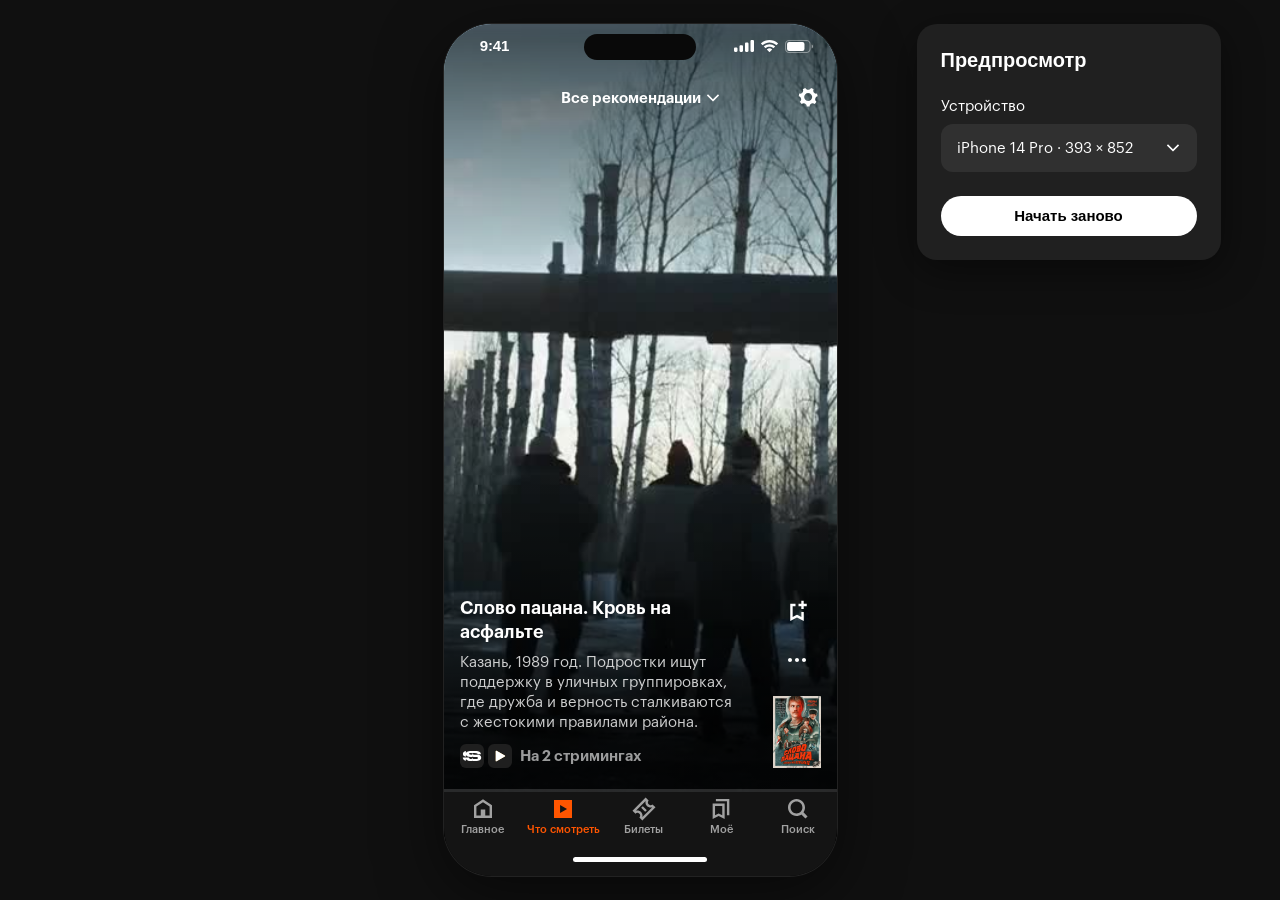
==== sandbox-compact-meta.html @ cb3b5e3f "Publish compact metadata prototype with tap expansion and flush video progress" ====
<!doctype html>
<html lang="ru"><head><meta charset="utf-8"><meta name="viewport" content="width=device-width,initial-scale=1"><title>Лента трейлеров — компактная мета</title><style>:root{color-scheme:dark;font-family:Arial,sans-serif;background:#101010;color:white}*{box-sizing:border-box}body{margin:0;min-height:100dvh}button,select,a{font:inherit}button,select{color:inherit}button{cursor:pointer}main{min-height:100dvh;display:grid;place-items:center;padding:24px 16px}#device-space{position:relative}.device{position:absolute;top:0;left:0;width:393px;height:852px;border-radius:48px;background:#000;overflow:hidden;box-shadow:0 0 0 1px #444,0 16px 64px #0008;transform-origin:top left;--status:44px;--home:34px}iframe{position:absolute;top:var(--status);left:0;width:100%;height:calc(100% - var(--status) - var(--home));border:0;background:#000}.system-status{position:absolute;top:0;left:0;right:0;height:44px;padding:0 24px;display:flex;align-items:center;justify-content:space-between;font-size:14px}.system-status span{letter-spacing:2px;font-size:12px}.island{position:absolute;top:10px;left:50%;transform:translateX(-50%);width:112px;height:26px;border-radius:24px;background:#090909;z-index:2}.home-area{position:absolute;bottom:0;height:34px;left:0;right:0;display:grid;place-items:center}.home-area i{width:134px;height:5px;border-radius:8px;background:#fff}.no-status{--status:0px}.no-status .system-status,.no-island .island,.no-home .home-area{display:none}.no-home{--home:0px}.settings-toggle{position:fixed;right:20px;top:20px;width:44px;height:44px;border-radius:50%;background:#252525;border:1px solid #444;color:white;font-size:24px;z-index:5}aside{position:fixed;top:76px;right:20px;z-index:4;width:280px;max-height:calc(100dvh - 96px);overflow:auto;background:#202020;border:1px solid #383838;border-radius:18px;padding:20px;box-shadow:0 10px 40px #0007}aside[hidden]{display:none}h1{font-size:19px;margin:0 0 20px}label{display:block;font-size:13px;color:#ccc;margin:0 0 18px}select{display:block;width:100%;margin-top:8px;background:#303030;border:1px solid #4b4b4b;padding:10px;border-radius:8px;font-size:13px}fieldset{border:0;padding:0;margin:22px 0}legend{font-size:12px;color:#999;margin-bottom:16px}.toggle{display:flex;justify-content:space-between;align-items:center;color:#eee;margin:0 0 14px}.toggle input{accent-color:#ff5500;width:18px;height:18px}.reset{width:100%;border:0;background:#ff5500;border-radius:10px;padding:12px;font-weight:600;margin-bottom:16px}a{color:#fff;font-size:13px;text-decoration:underline;text-underline-offset:3px}p{font-size:12px;line-height:18px;color:#999;margin:16px 0 0}:focus-visible{outline:2px solid #ff5500;outline-offset:3px}

@media (hover:hover) and (pointer:fine){html,body,body *{cursor:url("data:image/svg+xml,%3Csvg%20xmlns%3D%22http%3A%2F%2Fwww.w3.org%2F2000%2Fsvg%22%20width%3D%2224%22%20height%3D%2224%22%20viewBox%3D%220%200%2024%2024%22%3E%3Ccircle%20cx%3D%2212%22%20cy%3D%2212%22%20r%3D%2211.5%22%20fill%3D%22white%22%20fill-opacity%3D%22.35%22%20stroke%3D%22white%22%20stroke-opacity%3D%22.75%22%20stroke-width%3D%221%22%2F%3E%3C%2Fsvg%3E") 12 12,default!important}}

/* iOS system overlays: video extends under the transparent status bar. */
.device iframe{top:0;height:calc(100% - var(--home));z-index:1}
.system-status{z-index:3;background:transparent;pointer-events:none}
.island{z-index:4;pointer-events:none}
.home-area{z-index:3;background:#141414;pointer-events:none}

/* Kinopoisk mobile DS: Text M 15/20, button md 40, iOS toggle 46×28. */
@font-face{font-family:Graphik;src:url("[data-uri]") format("opentype");font-weight:400;font-display:swap}
@font-face{font-family:Graphik;src:url("[data-uri]") format("woff2");font-weight:600;font-display:swap}
:root{font-family:Graphik,-apple-system,BlinkMacSystemFont,sans-serif;font-size:15px;line-height:20px}
.device{box-shadow:0 0 0 1px #222,0 16px 64px #0008}
.system-status{padding:13px 14px 13px 10px;align-items:center}
.system-status strong{width:75px;text-align:center;font-family:-apple-system,BlinkMacSystemFont,"SF Pro Text",sans-serif;font-size:15px;line-height:18px;font-weight:600;letter-spacing:-.165px}
.system-status .status-icons{display:flex;align-items:center;gap:7px;letter-spacing:normal}
.status-icons img{display:block;flex:none}
.settings-toggle{right:auto;left:var(--settings-left);top:var(--settings-top);border:0;background:#252525;display:grid;place-items:center;padding:10px}
.settings-toggle img{display:block;width:24px;height:24px}
aside{right:auto;left:var(--settings-left);top:calc(var(--settings-top) + 60px);width:304px;border:0;padding:24px;border-radius:20px}
h1{font-size:20px;line-height:24px;font-weight:600;margin:0 0 24px}
label{font-size:15px;line-height:20px;font-weight:400;margin:0 0 20px;color:#fff}
select{appearance:none;-webkit-appearance:none;border:0;border-radius:12px;height:48px;padding:14px 48px 14px 16px;margin-top:8px;background:#303030 url("[data-uri]") no-repeat right 16px center;background-size:16px 16px;font-size:15px;line-height:20px}
fieldset{margin:24px 0;padding:0}
legend{font-size:13px;line-height:16px;color:#ffffff80;margin:0 0 20px}
.toggle{margin:0 0 20px;min-height:28px;gap:16px}
.toggle:last-child{margin-bottom:0}
.switch{position:relative;display:block;width:46px;height:28px;flex:none}
.toggle input{position:absolute;inset:0;width:46px;height:28px;opacity:0;margin:0;z-index:1}
.switch-art{position:absolute;inset:0;background:#ffffff33;border-radius:1000px;pointer-events:none}
.switch-art:after{content:"";position:absolute;left:-6px;top:-3px;width:52px;height:40px;background:url("[data-uri]") no-repeat center/52px 40px}
input:checked+.switch-art:after{left:0;background-image:url("[data-uri]")}
input:focus-visible+.switch-art{outline:2px solid #ff5500;outline-offset:4px}
.reset{height:40px;background:#fff;color:#000;border-radius:1000px;padding:10px 20px;font-size:15px;line-height:20px;font-weight:600;margin:0}
@media(max-width:680px){aside{left:16px;max-width:calc(100vw - 32px)} }

/* Persistent preview controls, aligned with the device top. */
main{display:flex;align-items:flex-start;justify-content:center;gap:80px;padding:24px 16px}
#device-space{flex:none}
aside{position:relative;left:auto;right:auto;top:auto;flex:none;width:304px;max-height:none;margin:0;overflow:visible}
.device-field{position:relative;margin-bottom:24px}
.device-field>label{margin-bottom:8px}
.device-select{width:100%;height:48px;display:flex;align-items:center;justify-content:space-between;gap:12px;padding:14px 16px;border:0;border-radius:12px;background:#303030;text-align:left;font:inherit}
.device-select img{flex:none;display:block}
#device-options{position:absolute;z-index:10;top:calc(100% + 8px);left:0;width:100%;padding:4px;background:#303030;border-radius:12px;box-shadow:0 8px 24px #0005;overflow:hidden}
#device-options[hidden]{display:none}
#device-options button{display:block;width:100%;padding:12px;border:0;border-radius:8px;background:transparent;color:white;text-align:left;font:inherit}
#device-options button[aria-selected=true]{background:#ffffff14}
:focus-visible{outline:2px solid #ffffff60;outline-offset:3px}
.device-select:focus-visible,#device-options button:focus-visible{outline:0;background:#3a3a3a}
@media(max-width:799px){main{flex-direction:column;align-items:center;gap:24px}aside{left:auto;max-width:calc(100vw - 32px)}}

/* Keep iOS status content clear of the rounded display edges. */
.system-status{padding-left:24px;padding-right:24px}
.system-status strong{width:54px}

/* Center the phone independently of the preview controls. */
main{position:relative;display:grid;place-items:start center;gap:0}
aside{position:absolute;left:calc(50% + var(--device-half-width,196.5px) + 80px);top:24px}
@media(max-width:1100px){main{display:flex;flex-direction:column;align-items:center;gap:24px}aside{position:relative;left:auto;top:auto}}

@media(min-width:1101px){main{place-items:center}aside{top:var(--device-top,24px)}}
</style></head>
<body>
<main aria-label="Предпросмотр мобильной страницы"><div id="device-space"><div class="device" id="device-frame">
<div class="system-status" aria-hidden="true"><strong>9:41</strong><span class="status-icons"><img src="[data-uri]" width="19.971" height="12" alt=""><img src="[data-uri]" width="17" height="12.5" alt=""><img src="[data-uri]" width="27.33" height="13" alt=""></span></div><div class="island" aria-hidden="true"></div>
<iframe id="prototype" src="./trailer-compact-meta.html?preview=1&amp;v=compact8" title="Лента трейлеров" allow="autoplay; fullscreen"></iframe>
<div class="home-area" aria-hidden="true"><i></i></div>
</div></div><aside id="settings-panel" aria-label="Настройки предпросмотра">
<h1>Предпросмотр</h1>
<div class="device-field"><label id="device-label">Устройство</label><button id="device" class="device-select" aria-labelledby="device-label device-value" aria-haspopup="listbox" aria-expanded="false"><span id="device-value">iPhone 14 Pro · 393 × 852</span><img src="[data-uri]" width="16" height="16" alt=""></button><div id="device-options" role="listbox" aria-labelledby="device-label" hidden><button role="option" aria-selected="true" data-size="393,852">iPhone 14 Pro · 393 × 852</button><button role="option" aria-selected="false" data-size="375,667">Компактный · 375 × 667</button><button role="option" aria-selected="false" data-size="430,932">Большой · 430 × 932</button></div></div>
<button class="reset" id="replay">Начать заново</button>

</aside></main>
<script>const frame=document.querySelector('#device-frame'),space=document.querySelector('#device-space'),prototype=document.querySelector('#prototype'),panel=document.querySelector('#settings-panel');let width=393,height=852;
function fit(){const available=innerWidth-32;const scale=Math.min(1,available/width,(innerHeight-48)/height);frame.style.width=width+'px';frame.style.height=height+'px';frame.style.transform='scale('+scale+')';space.style.width=width*scale+'px';space.style.height=height*scale+'px';document.documentElement.style.setProperty('--device-half-width',width*scale/2+'px');document.documentElement.style.setProperty('--device-top',space.getBoundingClientRect().top+'px');}
function send(action,id){prototype.contentWindow.postMessage({source:'trailer-sandbox',action,id},location.origin);}
const device=document.querySelector('#device'),options=document.querySelector('#device-options');
function closeOptions(){options.hidden=true;device.setAttribute('aria-expanded','false');}
device.onclick=()=>{options.hidden=!options.hidden;device.setAttribute('aria-expanded',String(!options.hidden));};
for(const option of options.querySelectorAll('[role=option]'))option.onclick=()=>{[width,height]=option.dataset.size.split(',').map(Number);document.querySelector('#device-value').textContent=option.textContent;for(const other of options.children)other.setAttribute('aria-selected',String(other===option));closeOptions();fit();device.focus();};
device.onkeydown=e=>{if(e.key==='ArrowDown'||e.key==='ArrowUp'){e.preventDefault();options.hidden=false;device.setAttribute('aria-expanded','true');options.querySelector('[aria-selected=true]').focus();}};
options.onkeydown=e=>{const items=[...options.children],index=items.indexOf(document.activeElement);if(e.key==='ArrowDown'||e.key==='ArrowUp'){e.preventDefault();items[(index+(e.key==='ArrowDown'?1:-1)+items.length)%items.length].focus();}if(e.key==='Escape'){closeOptions();device.focus();}};
addEventListener('click',e=>{if(!e.target.closest('.device-field'))closeOptions();});
document.querySelector('#replay').onclick=()=>send('restart',0);
function installTouchCursor(){
 const doc=prototype.contentDocument;if(!doc)return;doc.documentElement.style.setProperty('--preview-status-height','44px');
 let style=doc.getElementById('sandbox-touch-cursor');if(!style){style=doc.createElement('style');style.id='sandbox-touch-cursor';doc.head.appendChild(style);}
 const svg='<svg xmlns="http://www.w3.org/2000/svg" width="24" height="24" viewBox="0 0 24 24"><circle cx="12" cy="12" r="11.5" fill="white" fill-opacity=".35" stroke="white" stroke-opacity=".75" stroke-width="1"/></svg>';
 const cursor='url("data:image/svg+xml,'+encodeURIComponent(svg)+'") 12 12, default';
 style.textContent='.sandbox-embedded .phone>header{top:calc(var(--preview-status-height,44px) + 8px)}.sandbox-embedded #filters{top:calc(var(--preview-status-height,44px) + 56px)}.sandbox-embedded .detail-nav{height:calc(52px + var(--preview-status-height,44px));padding-top:var(--preview-status-height,44px)}.sandbox-embedded #toast.bookmark-toast{top:calc(var(--preview-status-height,44px) + 8px)}@media (hover:hover) and (pointer:fine){html,body,body *{cursor:'+cursor+' !important}}';
}
prototype.onload=()=>{installTouchCursor();send('title',0);};
if(prototype.contentDocument?.readyState==='complete')installTouchCursor();
addEventListener('resize',fit);addEventListener('keydown',e=>{if(e.key==='Escape')closeOptions();});fit();

addEventListener('pointerdown',()=>send('dismiss-filters',0),true);
</script></body></html>
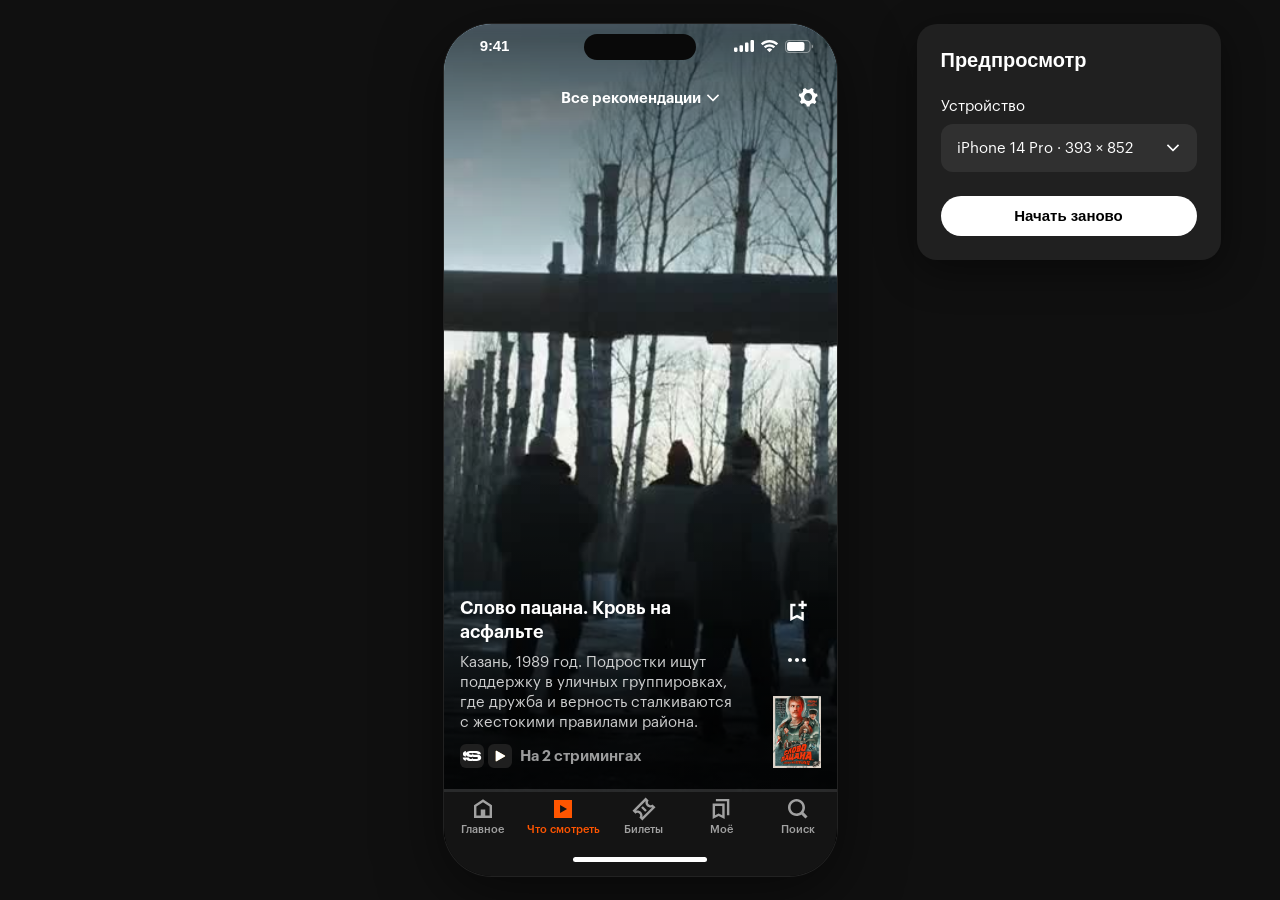
==== commit 09fe05bb: "Resume playback after seeking in compact metadata prototype" ====
--- a/sandbox-compact-meta.html
+++ b/sandbox-compact-meta.html
@@ -67,7 +67,7 @@
 <body>
 <main aria-label="Предпросмотр мобильной страницы"><div id="device-space"><div class="device" id="device-frame">
 <div class="system-status" aria-hidden="true"><strong>9:41</strong><span class="status-icons"><img src="[data-uri]" width="19.971" height="12" alt=""><img src="[data-uri]" width="17" height="12.5" alt=""><img src="[data-uri]" width="27.33" height="13" alt=""></span></div><div class="island" aria-hidden="true"></div>
-<iframe id="prototype" src="./trailer-compact-meta.html?preview=1&amp;v=compact8" title="Лента трейлеров" allow="autoplay; fullscreen"></iframe>
+<iframe id="prototype" src="./trailer-compact-meta.html?preview=1&amp;v=compact10" title="Лента трейлеров" allow="autoplay; fullscreen"></iframe>
 <div class="home-area" aria-hidden="true"><i></i></div>
 </div></div><aside id="settings-panel" aria-label="Настройки предпросмотра">
 <h1>Предпросмотр</h1>
